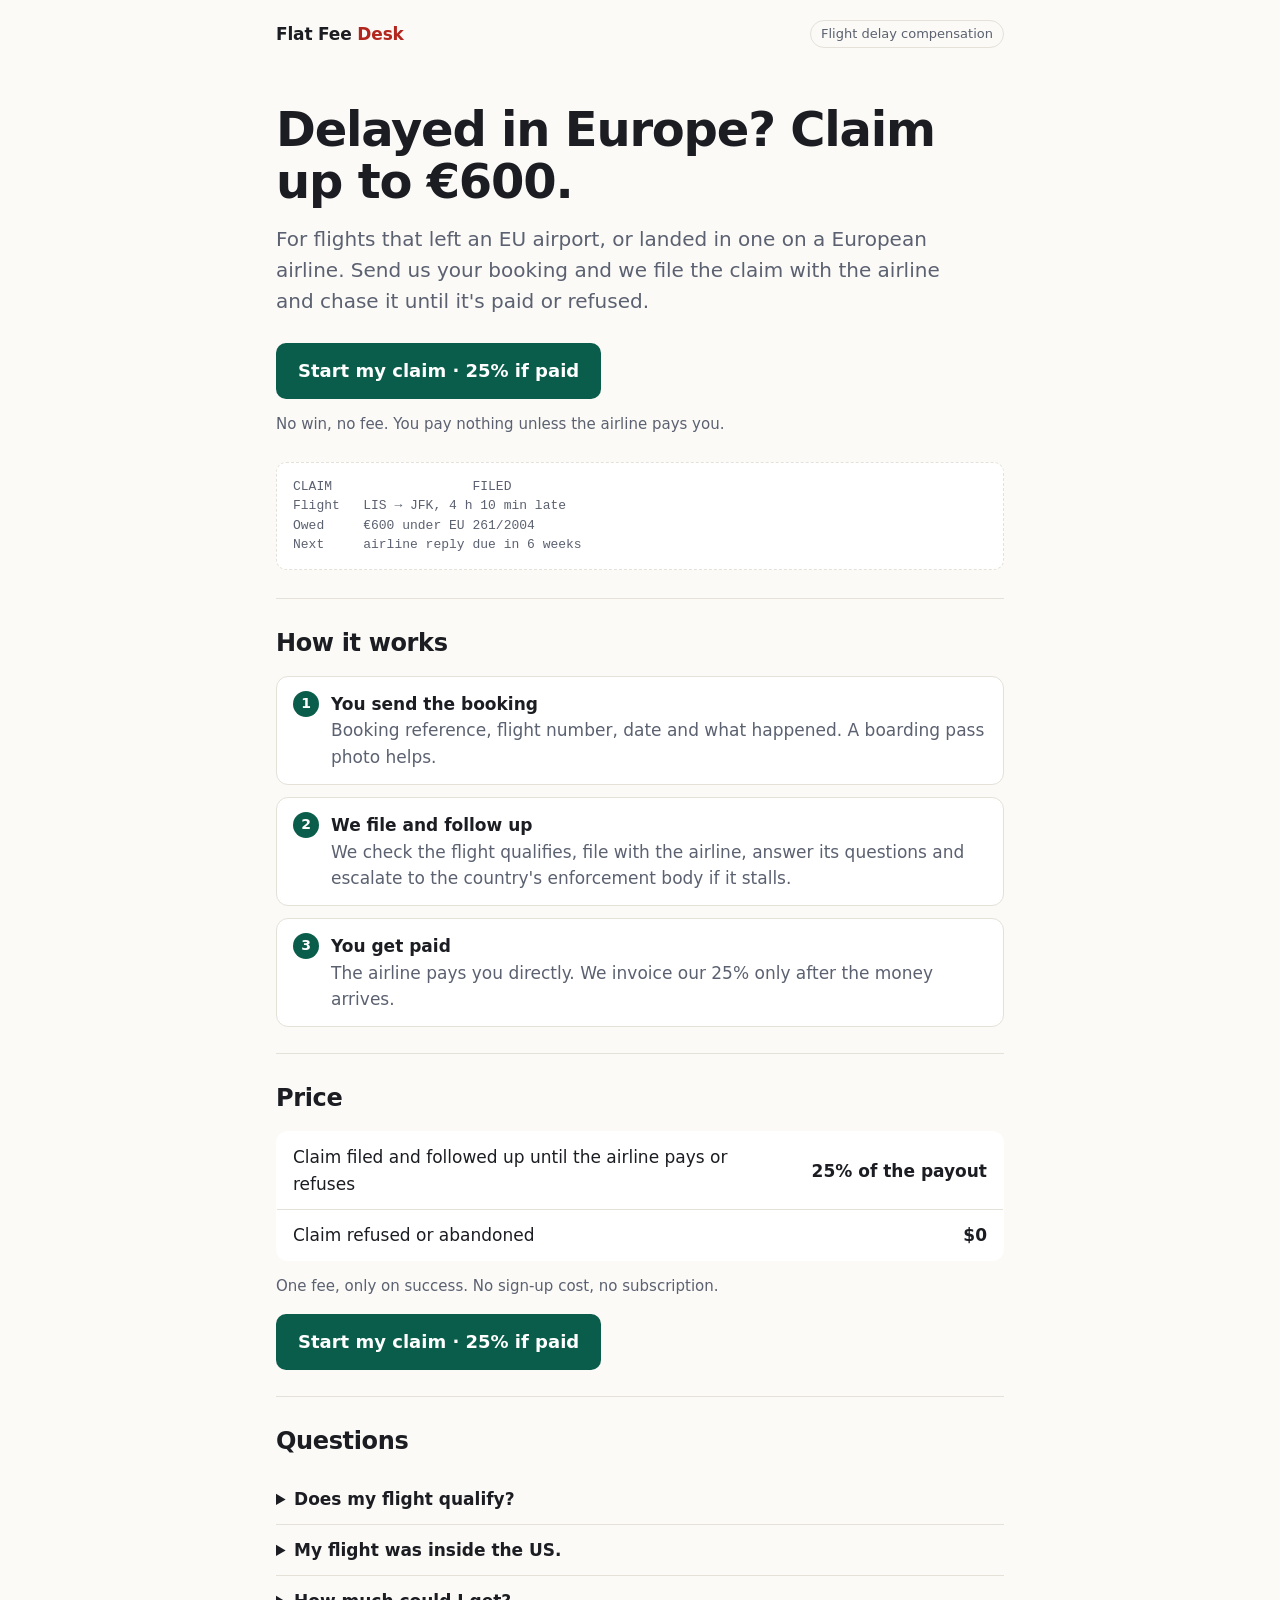
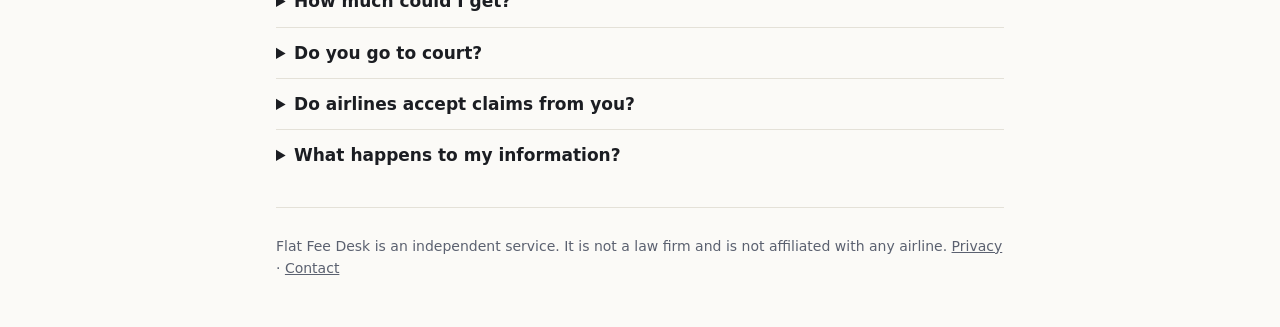
==== flight-delay-claim/index.html @ fea66471 "Flight delay claim page live (stage-1 wiring check; no ads yet) Co-Authored-By: Claude Opus 5.5 <nor" ====
<!doctype html>
<html lang="en">
<head>
<meta charset="utf-8">
<meta name="viewport" content="width=device-width, initial-scale=1">
<title>Claim EU flight delay compensation: up to €600, fee only if you&#x27;re paid | Flat Fee Desk</title>
<meta name="description" content="Delayed 3+ hours or cancelled on a flight from Europe or on a European airline? We file your EU261 claim and chase the airline. 25% fee, only if you get paid.">
<link rel="canonical" href="https://flatfeedesk.com/flight-delay-claim/">
<meta property="og:title" content="Claim EU flight delay compensation: up to €600, fee only if you&#x27;re paid | Flat Fee Desk">
<meta property="og:description" content="Delayed 3+ hours or cancelled on a flight from Europe or on a European airline? We file your EU261 claim and chase the airline. 25% fee, only if you get paid.">
<meta property="og:type" content="website">
<link rel="icon" href="../assets/favicon.svg" type="image/svg+xml">
<link rel="stylesheet" href="../assets/site.css">
<script type="application/ld+json">
{"@context": "https://schema.org", "@type": "FAQPage", "mainEntity": [{"@type": "Question", "name": "Does my flight qualify?", "acceptedAnswer": {"@type": "Answer", "text": "EU rules cover flights that departed an EU airport (any airline), or arrived in the EU on an EU airline, that arrived 3+ hours late, were cancelled with under 14 days' notice, or overbooked. Bad weather and air-traffic-control strikes usually don't count."}}, {"@type": "Question", "name": "My flight was inside the US.", "acceptedAnswer": {"@type": "Answer", "text": "US law doesn't pay compensation for delays, so we can't claim it. If the flight was cancelled, you're owed a refund from the airline directly."}}, {"@type": "Question", "name": "How much could I get?", "acceptedAnswer": {"@type": "Answer", "text": "\u20ac250 for flights up to 1,500 km, \u20ac400 up to 3,500 km, \u20ac600 beyond that, per passenger."}}, {"@type": "Question", "name": "Do you go to court?", "acceptedAnswer": {"@type": "Answer", "text": "No. We file with the airline and the national enforcement body. If the airline refuses and you want to sue, we'll tell you so and charge nothing."}}, {"@type": "Question", "name": "Do airlines accept claims from you?", "acceptedAnswer": {"@type": "Answer", "text": "Most do with your signed authorization. A few (Ryanair, for one) only deal with passengers directly; for those we prepare the claim and every follow-up, and you send them from your own email."}}, {"@type": "Question", "name": "What happens to my information?", "acceptedAnswer": {"@type": "Answer", "text": "It's used to file this claim and for nothing else."}}]}
</script>
<script src="../assets/config.js"></script>
</head>
<body data-variant="lab/flight-delay-claim">
<div class="wrap">
  <header class="top">
    <a class="brand" href="../">Flat Fee <span>Desk</span></a>
    <span class="tag">Flight delay compensation</span>
  </header>
  <main>
    <div class="hero">
      <h1>Delayed in Europe? Claim up to €600.</h1>
      <p class="lede">For flights that left an EU airport, or landed in one on a European airline. Send us your booking and we file the claim with the airline and chase it until it&#x27;s paid or refused.</p>
      <div class="cta-row">
        <button class="cta" data-cta="hero" data-price="25% if paid">Start my claim · 25% if paid</button>
        <span class="cta-note">No win, no fee. You pay nothing unless the airline pays you.</span>
      </div>
      <div class="receipt" aria-label="Example">CLAIM                  FILED
Flight   LIS → JFK, 4 h 10 min late
Owed     €600 under EU 261/2004
Next     airline reply due in 6 weeks</div>
    </div>
    <section>
      <h2>How it works</h2>
      <ol class="steps">
        <li><b>You send the booking</b><span>Booking reference, flight number, date and what happened. A boarding pass photo helps.</span></li>
        <li><b>We file and follow up</b><span>We check the flight qualifies, file with the airline, answer its questions and escalate to the country&#x27;s enforcement body if it stalls.</span></li>
        <li><b>You get paid</b><span>The airline pays you directly. We invoice our 25% only after the money arrives.</span></li>
      </ol>
    </section>
    <section>
      <h2>Price</h2>
      <table class="price">
        <tr><td>Claim filed and followed up until the airline pays or refuses</td><td>25% of the payout</td></tr>
        <tr><td>Claim refused or abandoned</td><td>$0</td></tr>
      </table>
      <p class="cta-note" style="margin-top:14px">One fee, only on success. No sign-up cost, no subscription.</p>
      <div class="cta-row" style="margin-top:8px">
        <button class="cta" data-cta="price" data-price="25% if paid">Start my claim · 25% if paid</button>
      </div>
    </section>
    <section>
      <h2>Questions</h2>
      <details>
        <summary>Does my flight qualify?</summary>
        <p>EU rules cover flights that departed an EU airport (any airline), or arrived in the EU on an EU airline, that arrived 3+ hours late, were cancelled with under 14 days&#x27; notice, or overbooked. Bad weather and air-traffic-control strikes usually don&#x27;t count.</p>
      </details>
      <details>
        <summary>My flight was inside the US.</summary>
        <p>US law doesn&#x27;t pay compensation for delays, so we can&#x27;t claim it. If the flight was cancelled, you&#x27;re owed a refund from the airline directly.</p>
      </details>
      <details>
        <summary>How much could I get?</summary>
        <p>€250 for flights up to 1,500 km, €400 up to 3,500 km, €600 beyond that, per passenger.</p>
      </details>
      <details>
        <summary>Do you go to court?</summary>
        <p>No. We file with the airline and the national enforcement body. If the airline refuses and you want to sue, we&#x27;ll tell you so and charge nothing.</p>
      </details>
      <details>
        <summary>Do airlines accept claims from you?</summary>
        <p>Most do with your signed authorization. A few (Ryanair, for one) only deal with passengers directly; for those we prepare the claim and every follow-up, and you send them from your own email.</p>
      </details>
      <details>
        <summary>What happens to my information?</summary>
        <p>It&#x27;s used to file this claim and for nothing else.</p>
      </details>
    </section>
  </main>
  <footer>
    Flat Fee Desk is an independent service. It is not a law firm and is not affiliated with any airline. <a href="../privacy/">Privacy</a> · <a href="mailto:hello@flatfeedesk.com">Contact</a>
  </footer>
</div>

<dialog id="waitlist" aria-labelledby="wl-title">
  <div class="dlg">
    <form id="waitlist-form" novalidate>
      <h3 id="wl-title">We&#x27;re opening to a first small group</h3>
      <p>We aren&#x27;t filing claims yet. Leave your email and we&#x27;ll send your invite, with no fee on your first claim.</p>
      <label for="wl-email">Email</label>
      <input id="wl-email" name="email" type="email" autocomplete="email" required placeholder="you@example.com">
      <input class="hp" name="company" tabindex="-1" autocomplete="off" aria-hidden="true">
      <div class="row">
        <button class="cta" type="submit">Send my invite</button>
        <button class="ghost" type="button" data-close>Not now</button>
      </div>
      <p class="fine">You have not been charged. We'll only email you about this service.</p>
    </form>
    <div id="waitlist-done" hidden>
      <h3>You're on the list</h3>
      <p>We&#x27;ll email your invite as soon as a spot opens. Nothing has been filed or charged.</p>
      <div class="row"><button class="ghost" type="button" data-close>Close</button></div>
    </div>
  </div>
</dialog>
<script src="../assets/site.js"></script>
</body>
</html>
<!-- lab-page -->
---- assets/site.css ----
:root {
  --bg: #fbfaf7;
  --ink: #1b1d22;
  --muted: #5b6170;
  --line: #e4e1d8;
  --card: #ffffff;
  --accent: #0b5d4b;
  --accent-ink: #ffffff;
  --stamp: #b3261e;
}
@media (prefers-color-scheme: dark) {
  :root {
    --bg: #14161a;
    --ink: #eceae4;
    --muted: #a3a8b4;
    --line: #2b2f37;
    --card: #1c1f25;
    --accent: #39b594;
    --accent-ink: #08130f;
    --stamp: #ff8a80;
  }
}
* { box-sizing: border-box; }
html { -webkit-text-size-adjust: 100%; }
body {
  margin: 0;
  background: var(--bg);
  color: var(--ink);
  font: 17px/1.55 ui-sans-serif, system-ui, -apple-system, "Segoe UI", Roboto, Helvetica, Arial, sans-serif;
}
a { color: var(--accent); }
.wrap { max-width: 760px; margin: 0 auto; padding: 0 16px; }
header.top { padding: 20px 0; display: flex; justify-content: space-between; align-items: center; }
.brand { font-weight: 700; letter-spacing: -0.01em; text-decoration: none; color: var(--ink); }
.brand span { color: var(--stamp); }
.tag { font-size: 13px; color: var(--muted); border: 1px solid var(--line); border-radius: 999px; padding: 3px 10px; }
.hero { padding: 36px 0 28px; }
h1 { font-size: clamp(32px, 6vw, 48px); line-height: 1.08; letter-spacing: -0.025em; margin: 0 0 16px; }
.lede { font-size: 20px; color: var(--muted); margin: 0 0 26px; max-width: 34em; }
.cta-row { display: flex; flex-wrap: wrap; gap: 14px; align-items: center; }
button.cta {
  appearance: none; border: 0; cursor: pointer;
  background: var(--accent); color: var(--accent-ink);
  font: inherit; font-weight: 650; font-size: 18px;
  padding: 14px 22px; border-radius: 10px;
}
button.cta:hover { filter: brightness(1.08); }
button.cta:focus-visible, input:focus-visible { outline: 3px solid var(--stamp); outline-offset: 2px; }
.cta-note { color: var(--muted); font-size: 15px; }
section { padding: 26px 0; border-top: 1px solid var(--line); }
h2 { font-size: 24px; letter-spacing: -0.015em; margin: 0 0 14px; }
ol.steps { list-style: none; padding: 0; margin: 0; display: grid; gap: 12px; counter-reset: s; }
ol.steps li {
  counter-increment: s; background: var(--card); border: 1px solid var(--line);
  border-radius: 12px; padding: 14px 16px 14px 54px; position: relative;
}
ol.steps li::before {
  content: counter(s); position: absolute; left: 16px; top: 14px;
  width: 26px; height: 26px; border-radius: 50%;
  background: var(--accent); color: var(--accent-ink);
  font-weight: 700; font-size: 14px; display: grid; place-items: center;
}
ol.steps b { display: block; }
ol.steps span { color: var(--muted); }
table.price { width: 100%; border-collapse: collapse; background: var(--card); border: 1px solid var(--line); border-radius: 12px; overflow: hidden; }
table.price td { padding: 12px 16px; border-top: 1px solid var(--line); }
table.price tr:first-child td { border-top: 0; }
table.price td:last-child { text-align: right; font-weight: 650; white-space: nowrap; }
details { border-top: 1px solid var(--line); padding: 12px 0; }
details:first-of-type { border-top: 0; }
summary { cursor: pointer; font-weight: 600; }
details p { color: var(--muted); margin: 8px 0 0; }
footer { padding: 28px 0 48px; color: var(--muted); font-size: 14px; border-top: 1px solid var(--line); }
.receipt {
  font: 13px/1.5 ui-monospace, SFMono-Regular, Menlo, Consolas, monospace;
  background: var(--card); border: 1px dashed var(--line); border-radius: 10px;
  padding: 14px 16px; margin-top: 26px; color: var(--muted); overflow-x: auto; white-space: pre;
}
.receipt b { color: var(--stamp); font-weight: 700; }

/* waitlist dialog */
dialog { border: 1px solid var(--line); border-radius: 14px; background: var(--card); color: var(--ink); padding: 0; width: min(440px, calc(100vw - 32px)); }
dialog::backdrop { background: rgba(0, 0, 0, 0.5); }
.dlg { padding: 22px; }
.dlg h3 { margin: 0 0 8px; font-size: 22px; letter-spacing: -0.01em; }
.dlg p { margin: 0 0 14px; color: var(--muted); }
.dlg label { font-size: 14px; font-weight: 600; display: block; margin-bottom: 6px; }
.dlg input[type="email"] {
  width: 100%; font: inherit; padding: 12px; border-radius: 9px;
  border: 1px solid var(--line); background: var(--bg); color: var(--ink);
}
.dlg .row { display: flex; gap: 10px; margin-top: 14px; }
.dlg button.cta { flex: 1; font-size: 16px; padding: 12px; }
.dlg button.ghost { appearance: none; background: none; border: 1px solid var(--line); color: var(--muted); font: inherit; border-radius: 10px; padding: 12px 14px; cursor: pointer; }
.dlg .fine { font-size: 13px; margin-top: 12px; }
.hp { position: absolute; left: -9999px; }
.cards { display: grid; gap: 12px; }
.cards a { display: block; background: var(--card); border: 1px solid var(--line); border-radius: 12px; padding: 16px; text-decoration: none; color: var(--ink); }
.cards a small { display: block; color: var(--muted); margin-top: 4px; }

@media (max-width: 480px) {
  .receipt { font-size: 12px; padding: 12px 12px; }
}

a.cta {
  display: inline-block; text-decoration: none;
  background: var(--accent); color: var(--accent-ink);
  font-weight: 650; font-size: 18px; padding: 14px 22px; border-radius: 10px;
}
a.cta:hover { filter: brightness(1.08); }
.prose p, .prose li { max-width: 40em; }
.prose ul { padding-left: 1.2em; }
.prose li { margin: 6px 0; }
.prose h1 { font-size: clamp(30px, 5.4vw, 42px); }
footer a { color: inherit; }
.more { color: var(--muted); font-size: 15px; margin-top: 14px; }
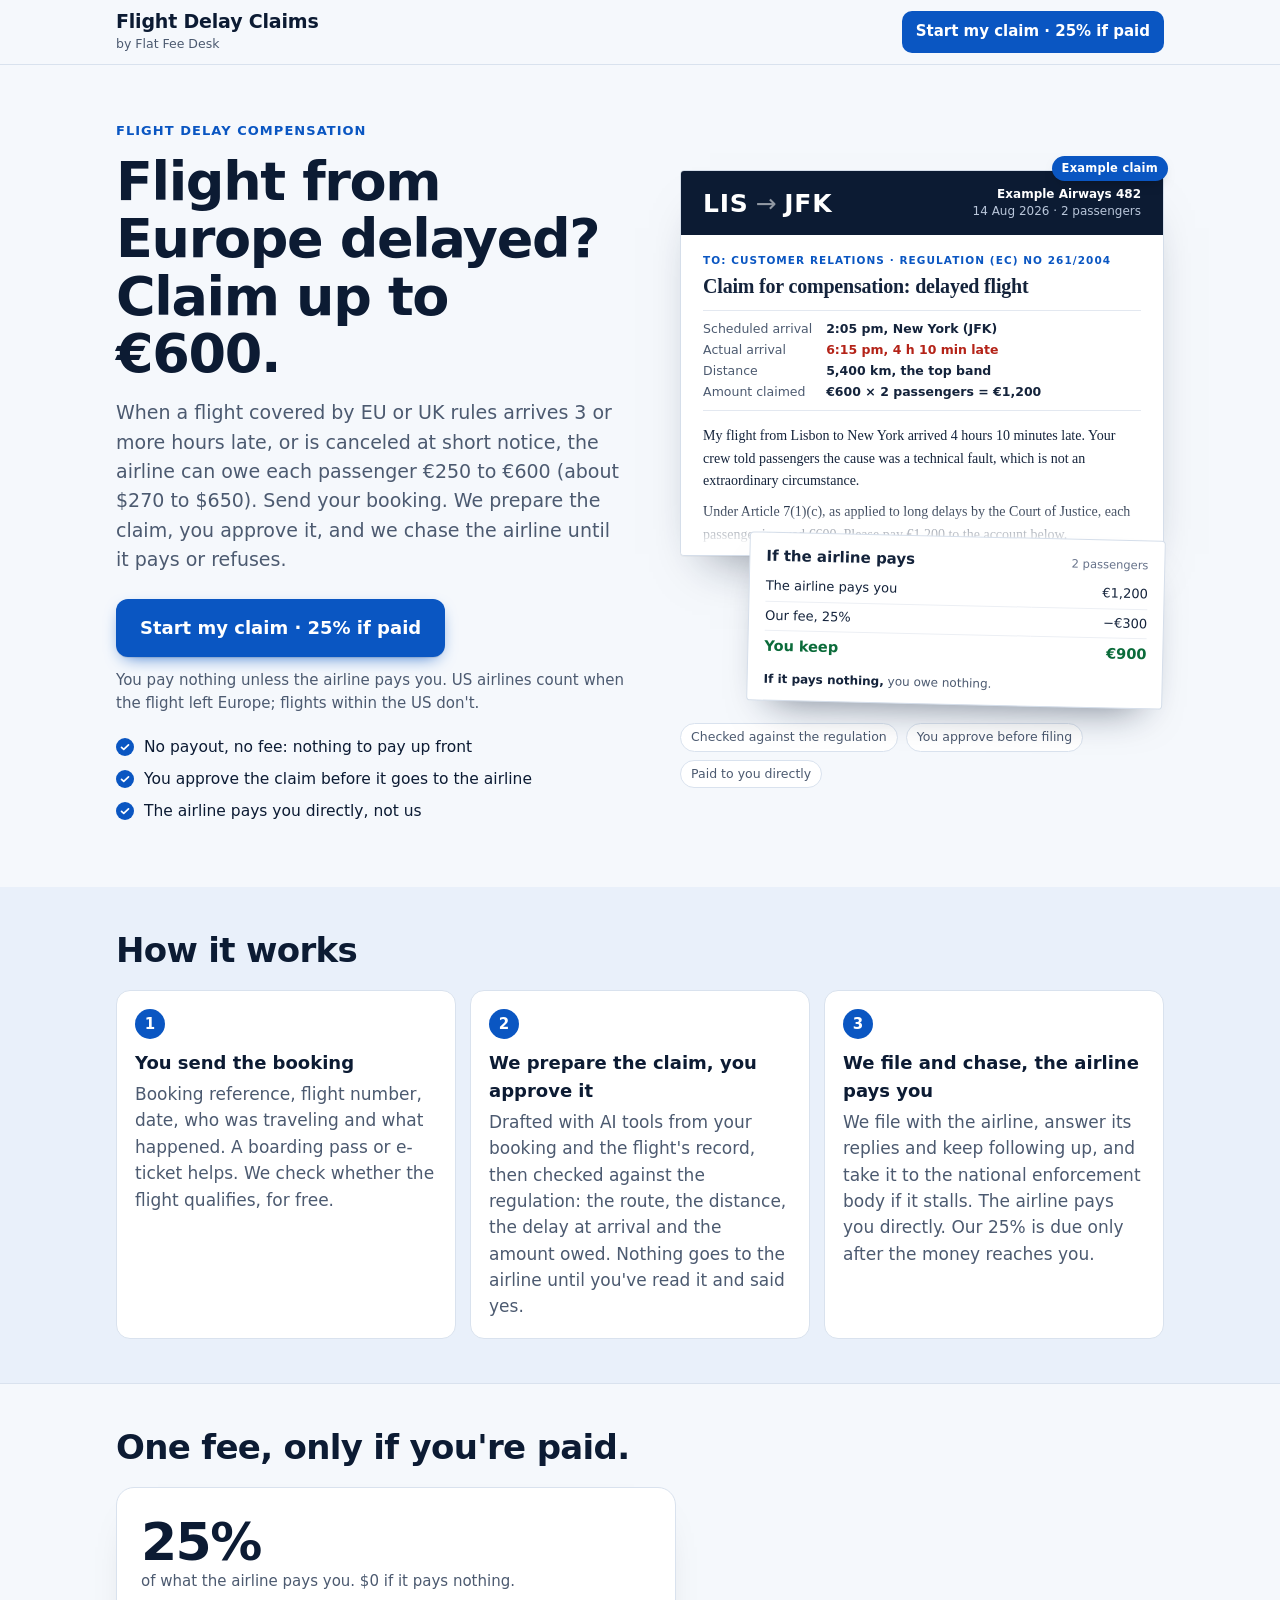
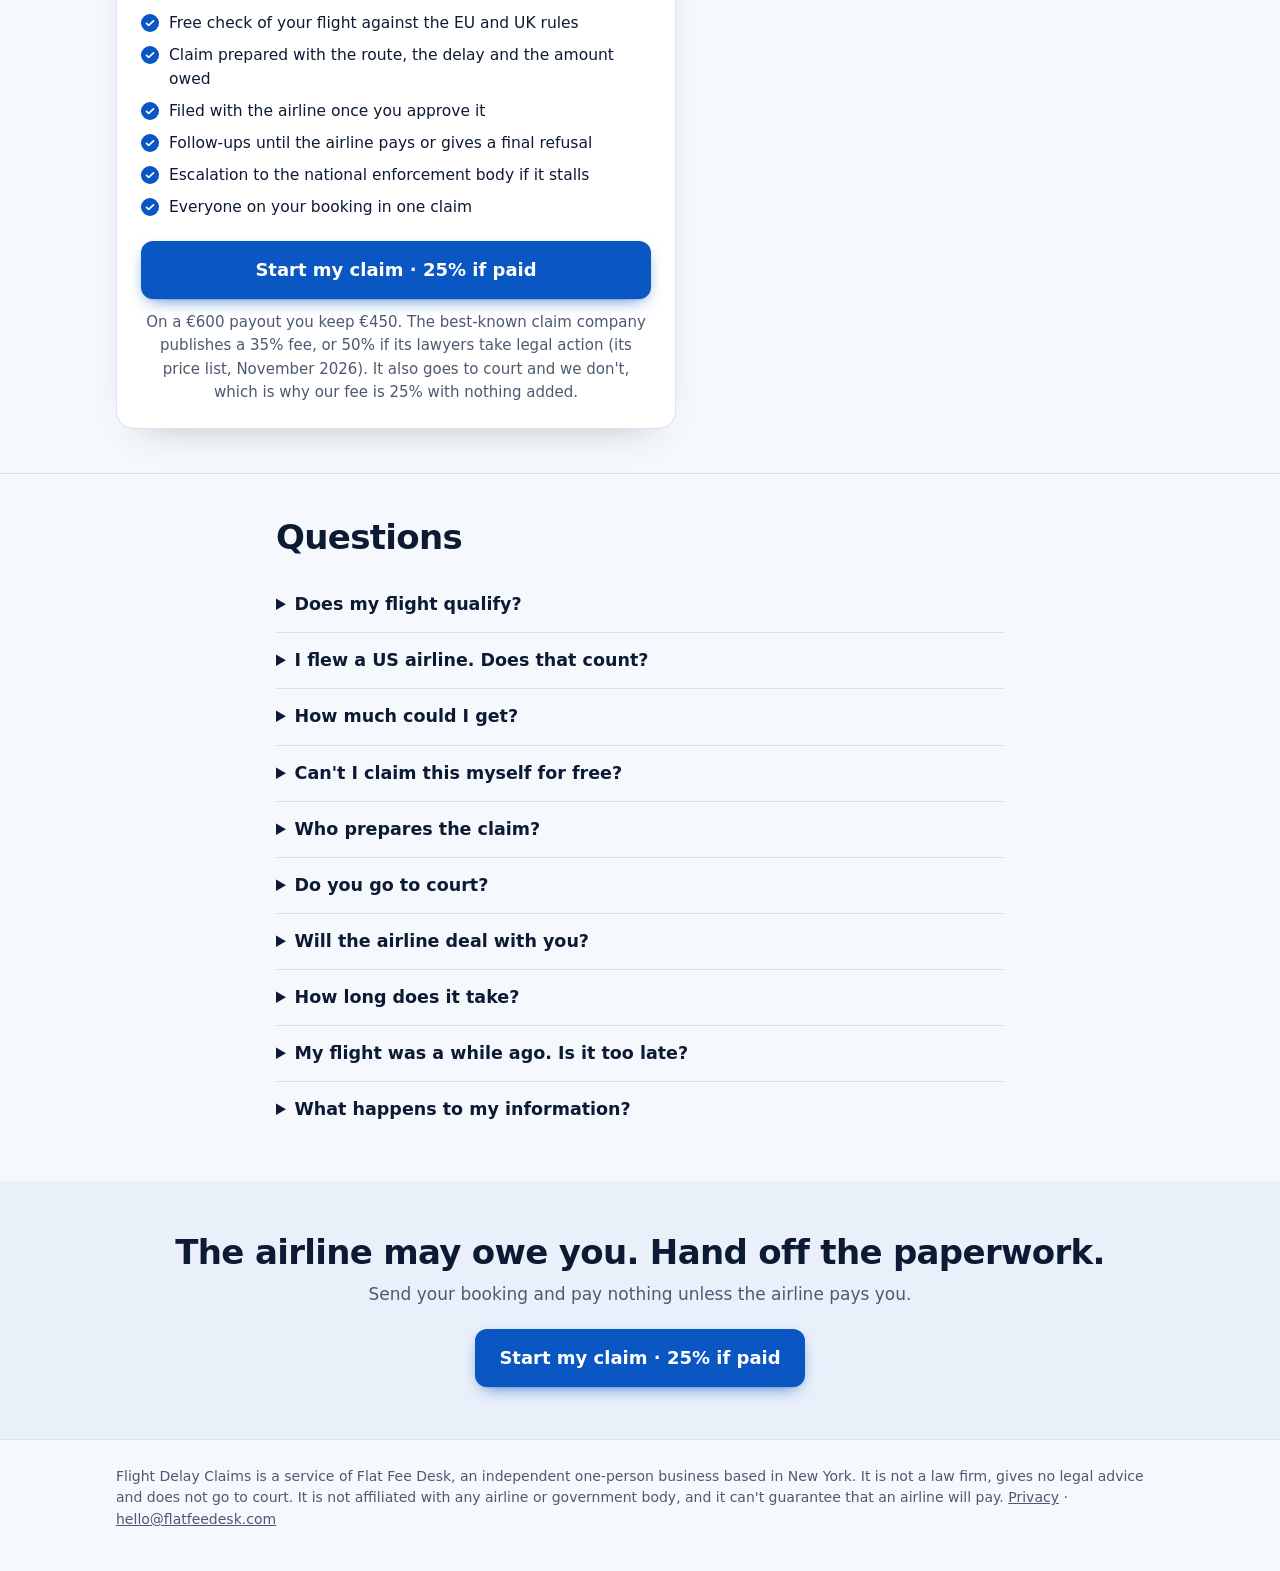
==== commit e36c98d5: "Grant writing page live; flight-delay claim page rewritten as layout v2 (stage-1 tests) Co-Authored-" ====
--- a/flight-delay-claim/index.html
+++ b/flight-delay-claim/index.html
@@ -3,89 +3,181 @@
 <head>
 <meta charset="utf-8">
 <meta name="viewport" content="width=device-width, initial-scale=1">
-<title>Claim EU flight delay compensation: up to €600, fee only if you&#x27;re paid | Flat Fee Desk</title>
-<meta name="description" content="Delayed 3+ hours or cancelled on a flight from Europe or on a European airline? We file your EU261 claim and chase the airline. 25% fee, only if you get paid.">
+<title>Flight from Europe delayed? Claim up to €600: 25% fee, only if you&#x27;re paid | Flight Delay Claims</title>
+<meta name="description" content="Flight from the EU or UK 3+ hours late or canceled? We check it, prepare your EU261 claim, file it once you approve and chase the airline. 25% of the payout, nothing if the airline doesn&#x27;t pay.">
 <link rel="canonical" href="https://flatfeedesk.com/flight-delay-claim/">
-<meta property="og:title" content="Claim EU flight delay compensation: up to €600, fee only if you&#x27;re paid | Flat Fee Desk">
-<meta property="og:description" content="Delayed 3+ hours or cancelled on a flight from Europe or on a European airline? We file your EU261 claim and chase the airline. 25% fee, only if you get paid.">
+<meta property="og:title" content="Flight from Europe delayed? Claim up to €600: 25% fee, only if you&#x27;re paid | Flight Delay Claims">
+<meta property="og:description" content="Flight from the EU or UK 3+ hours late or canceled? We check it, prepare your EU261 claim, file it once you approve and chase the airline. 25% of the payout, nothing if the airline doesn&#x27;t pay.">
 <meta property="og:type" content="website">
 <link rel="icon" href="../assets/favicon.svg" type="image/svg+xml">
-<link rel="stylesheet" href="../assets/site.css">
+<link rel="stylesheet" href="../assets/v2.css">
 <script type="application/ld+json">
-{"@context": "https://schema.org", "@type": "FAQPage", "mainEntity": [{"@type": "Question", "name": "Does my flight qualify?", "acceptedAnswer": {"@type": "Answer", "text": "EU rules cover flights that departed an EU airport (any airline), or arrived in the EU on an EU airline, that arrived 3+ hours late, were cancelled with under 14 days' notice, or overbooked. Bad weather and air-traffic-control strikes usually don't count."}}, {"@type": "Question", "name": "My flight was inside the US.", "acceptedAnswer": {"@type": "Answer", "text": "US law doesn't pay compensation for delays, so we can't claim it. If the flight was cancelled, you're owed a refund from the airline directly."}}, {"@type": "Question", "name": "How much could I get?", "acceptedAnswer": {"@type": "Answer", "text": "\u20ac250 for flights up to 1,500 km, \u20ac400 up to 3,500 km, \u20ac600 beyond that, per passenger."}}, {"@type": "Question", "name": "Do you go to court?", "acceptedAnswer": {"@type": "Answer", "text": "No. We file with the airline and the national enforcement body. If the airline refuses and you want to sue, we'll tell you so and charge nothing."}}, {"@type": "Question", "name": "Do airlines accept claims from you?", "acceptedAnswer": {"@type": "Answer", "text": "Most do with your signed authorization. A few (Ryanair, for one) only deal with passengers directly; for those we prepare the claim and every follow-up, and you send them from your own email."}}, {"@type": "Question", "name": "What happens to my information?", "acceptedAnswer": {"@type": "Answer", "text": "It's used to file this claim and for nothing else."}}]}
+{"@context": "https://schema.org", "@type": "FAQPage", "mainEntity": [{"@type": "Question", "name": "Does my flight qualify?", "acceptedAnswer": {"@type": "Answer", "text": "It can if it took off from an airport in the EU, the UK, Iceland, Norway or Switzerland on any airline, or flew into the EU or UK on an EU or UK airline, and it arrived 3 or more hours late, was canceled less than 14 days before departure, or you were denied boarding. The cause has to be within the airline's control: bad weather, air-traffic-control restrictions and similar extraordinary circumstances don't count. We check all of this for free before anything is filed."}}, {"@type": "Question", "name": "I flew a US airline. Does that count?", "acceptedAnswer": {"@type": "Answer", "text": "Yes, if the flight took off from the EU or UK: a US airline's flight from Paris to New York is covered the same way as a European airline's. A flight from the US to Europe is covered only on an EU or UK airline. Flights within the US aren't covered at all, because US law doesn't require compensation for delays. If a US flight was canceled and you didn't travel, the airline owes you a refund of the ticket; ask it directly."}}, {"@type": "Question", "name": "How much could I get?", "acceptedAnswer": {"@type": "Answer", "text": "The amount is set by law, per passenger: \u20ac250 for flights up to 1,500 km, \u20ac400 up to 3,500 km (and for longer flights within the EU), and \u20ac600 beyond that, or \u20ac300 if a long flight arrived between 3 and 4 hours late. UK flights pay \u00a3220, \u00a3350 and \u00a3520 (\u00a3260 for 3 to 4 hours late). A direct flight between the US and Europe is in the top band."}}, {"@type": "Question", "name": "Can't I claim this myself for free?", "acceptedAnswer": {"@type": "Answer", "text": "Yes. Airlines have their own claim forms, and doing it yourself is the right choice if you don't mind the paperwork and the follow-up. This is for people who would rather hand it off: we work out the amount, prepare and file the claim, answer the airline's replies and keep chasing. If nothing is paid, it costs you nothing."}}, {"@type": "Question", "name": "Who prepares the claim?", "acceptedAnswer": {"@type": "Answer", "text": "It's drafted with AI tools from your booking details and the flight's record, then checked against the regulation before you see it. You read and approve it before anything is sent, and you can ask for changes."}}, {"@type": "Question", "name": "Do you go to court?", "acceptedAnswer": {"@type": "Answer", "text": "No. We file with the airline, follow up, and take the case to the national enforcement body when an airline stalls or refuses without a valid reason. If it still won't pay, we tell you your options, such as a lawyer or a claim company that litigates, and you owe us nothing."}}, {"@type": "Question", "name": "Will the airline deal with you?", "acceptedAnswer": {"@type": "Answer", "text": "Many airlines accept a claim filed for you once you've signed a one-page authorization, and some also ask for a copy of your ID to check the signature. Others insist that passengers submit claims themselves; for those we prepare the claim and every reply, and you send them from your own email. Either way the airline pays you, not us, and our fee is the same."}}, {"@type": "Question", "name": "How long does it take?", "acceptedAnswer": {"@type": "Answer", "text": "It depends on the airline. Some pay within a few weeks, others take several months, and some refuse claims that look valid. We can't promise a result or a date. We tell you where the claim stands at every step."}}, {"@type": "Question", "name": "My flight was a while ago. Is it too late?", "acceptedAnswer": {"@type": "Answer", "text": "Often not. The time limit depends on the country: commonly two or three years, up to six for UK flights, and shorter in a few places. Send the flight and we'll check."}}, {"@type": "Question", "name": "What happens to my information?", "acceptedAnswer": {"@type": "Answer", "text": "It's used to prepare and file your claim and for nothing else. We don't sell it or share it with anyone but the airline and, if needed, the enforcement body."}}]}
 </script>
 <script src="../assets/config.js"></script>
 </head>
-<body data-variant="lab/flight-delay-claim">
-<div class="wrap">
-  <header class="top">
-    <a class="brand" href="../">Flat Fee <span>Desk</span></a>
-    <span class="tag">Flight delay compensation</span>
-  </header>
-  <main>
-    <div class="hero">
-      <h1>Delayed in Europe? Claim up to €600.</h1>
-      <p class="lede">For flights that left an EU airport, or landed in one on a European airline. Send us your booking and we file the claim with the airline and chase it until it&#x27;s paid or refused.</p>
-      <div class="cta-row">
-        <button class="cta" data-cta="hero" data-price="25% if paid">Start my claim · 25% if paid</button>
-        <span class="cta-note">No win, no fee. You pay nothing unless the airline pays you.</span>
-      </div>
-      <div class="receipt" aria-label="Example">CLAIM                  FILED
-Flight   LIS → JFK, 4 h 10 min late
-Owed     €600 under EU 261/2004
-Next     airline reply due in 6 weeks</div>
+<body data-variant="lab/flight-delay-claim" class="v2" style="--bg:#f5f8fc;--ink:#0c1b33;--muted:#4c5a70;--line:#d9e2ee;--card:#ffffff;--tint:#e9f0fa;--accent:#0a56c2;--accent-ink:#ffffff">
+<header class="v2-top"><div class="wrap2">
+  <a class="v2-brand" href="../"><b>Flight Delay Claims</b><small>by Flat Fee Desk</small></a>
+  <button class="cta cta-sm" data-cta="header" data-price="25% if paid">Start my claim · 25% if paid</button>
+</div></header>
+<main>
+<section class="v2-hero"><div class="wrap2 hero-grid">
+  <div class="hero-copy">
+    <p class="eyebrow">Flight delay compensation</p>
+    <h1>Flight from Europe delayed? Claim up to €600.</h1>
+    <p class="lede">When a flight covered by EU or UK rules arrives 3 or more hours late, or is canceled at short notice, the airline can owe each passenger €250 to €600 (about $270 to $650). Send your booking. We prepare the claim, you approve it, and we chase the airline until it pays or refuses.</p>
+    <button class="cta" data-cta="hero" data-price="25% if paid">Start my claim · 25% if paid</button>
+    <p class="cta-note">You pay nothing unless the airline pays you. US airlines count when the flight left Europe; flights within the US don&#x27;t.</p>
+    <ul class="checks"><li>No payout, no fee: nothing to pay up front</li><li>You approve the claim before it goes to the airline</li><li>The airline pays you directly, not us</li></ul>
+  </div>
+  <div class="hero-visual">
+<style>
+.fd-fig { margin: 0; position: relative; padding-top: 14px; }
+.fd-tag { position: absolute; right: -4px; top: 0; z-index: 3; background: #0a56c2; color: #fff; font: 700 11.5px/1 var(--body);
+  padding: 7px 10px; border-radius: 999px; letter-spacing: .02em; box-shadow: 0 6px 14px -8px rgba(0,0,0,.5); }
+.fd-doc { position: relative; background: #fff; color: #14233b; border: 1px solid #d5deea; border-radius: 4px; overflow: hidden;
+  box-shadow: 0 1px 0 rgba(0,0,0,.03), 0 28px 50px -30px rgba(12,27,51,.55); }
+.fd-doc::after { content: ""; position: absolute; left: 0; right: 0; bottom: 0; height: 52px;
+  background: linear-gradient(rgba(255,255,255,0), #fff 82%); pointer-events: none; }
+.fd-strip { display: flex; align-items: center; justify-content: space-between; gap: 12px; padding: 15px 22px; background: #0c1b33; color: #fff; }
+.fd-route { font: 800 25px/1 var(--body); letter-spacing: .03em; white-space: nowrap; }
+.fd-route i { font-style: normal; font-weight: 400; opacity: .55; margin: 0 7px; }
+.fd-flight { font: 12px/1.45 var(--body); color: #b9c6da; text-align: right; }
+.fd-flight b { display: block; color: #fff; font-weight: 600; }
+.fd-body { padding: 18px 22px 0; font-family: var(--serif); }
+.fd-kicker { font: 700 10.5px/1.45 var(--body); letter-spacing: .1em; text-transform: uppercase; color: #0a56c2; margin: 0; }
+.fd-title { font-size: 20px; line-height: 1.2; letter-spacing: -.01em; font-weight: 700; margin: 5px 0 12px; }
+.fd-meta { display: grid; grid-template-columns: auto 1fr; gap: 3px 14px; margin: 0 0 14px; padding: 9px 0;
+  border-top: 1px solid #e3e8f0; border-bottom: 1px solid #e3e8f0; font: 12.5px/1.45 var(--body); color: #4c5a70; }
+.fd-meta dt, .fd-meta dd { margin: 0; }
+.fd-meta dd { color: #14233b; font-weight: 600; }
+.fd-meta dd.fd-late { color: #b42318; }
+.fd-body p.fd-t { font-size: 14px; line-height: 1.6; margin: 0 0 9px; }
+.fd-sum { position: relative; z-index: 2; width: 86%; margin: -20px 0 0 auto; background: #fff; color: #14233b;
+  border: 1px solid #d5deea; border-radius: 4px; padding: 14px 16px 12px; font: 13px/1.45 var(--body);
+  box-shadow: 0 22px 40px -24px rgba(12,27,51,.6); transform: rotate(1.3deg); }
+.fd-sh { display: flex; justify-content: space-between; align-items: baseline; gap: 10px; margin-bottom: 6px; }
+.fd-sh b { font: 700 15px/1.2 var(--body); }
+.fd-sh span { font-size: 11.5px; color: #66728a; white-space: nowrap; }
+.fd-sum table { width: 100%; border-collapse: collapse; font-variant-numeric: tabular-nums; }
+.fd-sum td { padding: 5px 0; border-bottom: 1px solid #eceff4; vertical-align: top; }
+.fd-sum td:last-child { text-align: right; padding-left: 12px; white-space: nowrap; }
+.fd-sum tr.fd-tot td { font-weight: 700; font-size: 14.5px; border-bottom: 0; border-top: 1.5px solid #14233b; color: #0b6b3a; }
+.fd-sn { margin: 8px 0 0; font-size: 12px; line-height: 1.5; color: #4c5a70; }
+.fd-sn b { color: #14233b; }
+.fd-chips { display: flex; flex-wrap: wrap; gap: 8px; margin-top: 18px; font: 12.5px/1 var(--body); color: var(--muted); }
+.fd-chips span { border: 1px solid var(--line); background: var(--card); border-radius: 999px; padding: 7px 10px; }
+@media (max-width: 420px) {
+  .fd-strip { padding: 13px 16px; }
+  .fd-route { font-size: 22px; }
+  .fd-body { padding: 16px 16px 0; }
+  .fd-title { font-size: 18.5px; }
+  .fd-sum { width: 94%; transform: none; }
+}
+</style>
+<figure class="fd-fig" aria-label="Example claim: the flight, the claim sent to the airline, and what you keep">
+  <span class="fd-tag">Example claim</span>
+  <div class="fd-doc">
+    <div class="fd-strip">
+      <div class="fd-route">LIS<i>&rarr;</i>JFK</div>
+      <div class="fd-flight"><b>Example Airways 482</b>14 Aug 2026 · 2 passengers</div>
     </div>
-    <section>
-      <h2>How it works</h2>
-      <ol class="steps">
-        <li><b>You send the booking</b><span>Booking reference, flight number, date and what happened. A boarding pass photo helps.</span></li>
-        <li><b>We file and follow up</b><span>We check the flight qualifies, file with the airline, answer its questions and escalate to the country&#x27;s enforcement body if it stalls.</span></li>
-        <li><b>You get paid</b><span>The airline pays you directly. We invoice our 25% only after the money arrives.</span></li>
-      </ol>
-    </section>
-    <section>
-      <h2>Price</h2>
-      <table class="price">
-        <tr><td>Claim filed and followed up until the airline pays or refuses</td><td>25% of the payout</td></tr>
-        <tr><td>Claim refused or abandoned</td><td>$0</td></tr>
-      </table>
-      <p class="cta-note" style="margin-top:14px">One fee, only on success. No sign-up cost, no subscription.</p>
-      <div class="cta-row" style="margin-top:8px">
-        <button class="cta" data-cta="price" data-price="25% if paid">Start my claim · 25% if paid</button>
-      </div>
-    </section>
-    <section>
-      <h2>Questions</h2>
-      <details>
-        <summary>Does my flight qualify?</summary>
-        <p>EU rules cover flights that departed an EU airport (any airline), or arrived in the EU on an EU airline, that arrived 3+ hours late, were cancelled with under 14 days&#x27; notice, or overbooked. Bad weather and air-traffic-control strikes usually don&#x27;t count.</p>
-      </details>
-      <details>
-        <summary>My flight was inside the US.</summary>
-        <p>US law doesn&#x27;t pay compensation for delays, so we can&#x27;t claim it. If the flight was cancelled, you&#x27;re owed a refund from the airline directly.</p>
-      </details>
-      <details>
-        <summary>How much could I get?</summary>
-        <p>€250 for flights up to 1,500 km, €400 up to 3,500 km, €600 beyond that, per passenger.</p>
-      </details>
-      <details>
-        <summary>Do you go to court?</summary>
-        <p>No. We file with the airline and the national enforcement body. If the airline refuses and you want to sue, we&#x27;ll tell you so and charge nothing.</p>
-      </details>
-      <details>
-        <summary>Do airlines accept claims from you?</summary>
-        <p>Most do with your signed authorization. A few (Ryanair, for one) only deal with passengers directly; for those we prepare the claim and every follow-up, and you send them from your own email.</p>
-      </details>
-      <details>
-        <summary>What happens to my information?</summary>
-        <p>It&#x27;s used to file this claim and for nothing else.</p>
-      </details>
-    </section>
-  </main>
-  <footer>
-    Flat Fee Desk is an independent service. It is not a law firm and is not affiliated with any airline. <a href="../privacy/">Privacy</a> · <a href="mailto:hello@flatfeedesk.com">Contact</a>
-  </footer>
-</div>
+    <div class="fd-body">
+      <p class="fd-kicker">To: Customer Relations · Regulation (EC) No 261/2004</p>
+      <div class="fd-title">Claim for compensation: delayed flight</div>
+      <dl class="fd-meta">
+        <dt>Scheduled arrival</dt><dd>2:05 pm, New York (JFK)</dd>
+        <dt>Actual arrival</dt><dd class="fd-late">6:15 pm, 4 h 10 min late</dd>
+        <dt>Distance</dt><dd>5,400 km, the top band</dd>
+        <dt>Amount claimed</dt><dd>€600 × 2 passengers = €1,200</dd>
+      </dl>
+      <p class="fd-t">My flight from Lisbon to New York arrived 4 hours 10 minutes late. Your crew told passengers the cause was a technical fault, which is not an extraordinary circumstance.</p>
+      <p class="fd-t">Under Article 7(1)(c), as applied to long delays by the Court of Justice, each passenger is owed €600. Please pay €1,200 to the account below.</p>
+    </div>
+  </div>
+  <div class="fd-sum">
+    <div class="fd-sh"><b>If the airline pays</b><span>2 passengers</span></div>
+    <table>
+      <tr><td>The airline pays you</td><td>€1,200</td></tr>
+      <tr><td>Our fee, 25%</td><td>&minus;€300</td></tr>
+      <tr class="fd-tot"><td>You keep</td><td>€900</td></tr>
+    </table>
+    <p class="fd-sn"><b>If it pays nothing,</b> you owe nothing.</p>
+  </div>
+  <div class="fd-chips" aria-label="What you get"><span>Checked against the regulation</span><span>You approve before filing</span><span>Paid to you directly</span></div>
+</figure>
+  </div>
+</div></section>
+<section class="v2-sec tint"><div class="wrap2">
+  <h2>How it works</h2>
+  <ol class="steps3">
+    <li><b>You send the booking</b><span>Booking reference, flight number, date, who was traveling and what happened. A boarding pass or e-ticket helps. We check whether the flight qualifies, for free.</span></li>
+    <li><b>We prepare the claim, you approve it</b><span>Drafted with AI tools from your booking and the flight&#x27;s record, then checked against the regulation: the route, the distance, the delay at arrival and the amount owed. Nothing goes to the airline until you&#x27;ve read it and said yes.</span></li>
+    <li><b>We file and chase, the airline pays you</b><span>We file with the airline, answer its replies and keep following up, and take it to the national enforcement body if it stalls. The airline pays you directly. Our 25% is due only after the money reaches you.</span></li>
+  </ol>
+</div></section>
+<section class="v2-sec" id="price"><div class="wrap2">
+  <h2>One fee, only if you&#x27;re paid.</h2>
+  <div class="price-card">
+    <div class="big">25%</div>
+    <p class="per">of what the airline pays you. $0 if it pays nothing.</p>
+    <ul class="checks"><li>Free check of your flight against the EU and UK rules</li><li>Claim prepared with the route, the delay and the amount owed</li><li>Filed with the airline once you approve it</li><li>Follow-ups until the airline pays or gives a final refusal</li><li>Escalation to the national enforcement body if it stalls</li><li>Everyone on your booking in one claim</li></ul>
+    <button class="cta" data-cta="price" data-price="25% if paid">Start my claim · 25% if paid</button>
+    <p class="cta-note">On a €600 payout you keep €450. The best-known claim company publishes a 35% fee, or 50% if its lawyers take legal action (its price list, November 2026). It also goes to court and we don&#x27;t, which is why our fee is 25% with nothing added.</p>
+  </div>
+</div></section>
+<section class="v2-sec"><div class="wrap2 narrow">
+  <h2>Questions</h2>
+  <details>
+    <summary>Does my flight qualify?</summary>
+    <p>It can if it took off from an airport in the EU, the UK, Iceland, Norway or Switzerland on any airline, or flew into the EU or UK on an EU or UK airline, and it arrived 3 or more hours late, was canceled less than 14 days before departure, or you were denied boarding. The cause has to be within the airline&#x27;s control: bad weather, air-traffic-control restrictions and similar extraordinary circumstances don&#x27;t count. We check all of this for free before anything is filed.</p>
+  </details>
+  <details>
+    <summary>I flew a US airline. Does that count?</summary>
+    <p>Yes, if the flight took off from the EU or UK: a US airline&#x27;s flight from Paris to New York is covered the same way as a European airline&#x27;s. A flight from the US to Europe is covered only on an EU or UK airline. Flights within the US aren&#x27;t covered at all, because US law doesn&#x27;t require compensation for delays. If a US flight was canceled and you didn&#x27;t travel, the airline owes you a refund of the ticket; ask it directly.</p>
+  </details>
+  <details>
+    <summary>How much could I get?</summary>
+    <p>The amount is set by law, per passenger: €250 for flights up to 1,500 km, €400 up to 3,500 km (and for longer flights within the EU), and €600 beyond that, or €300 if a long flight arrived between 3 and 4 hours late. UK flights pay £220, £350 and £520 (£260 for 3 to 4 hours late). A direct flight between the US and Europe is in the top band.</p>
+  </details>
+  <details>
+    <summary>Can&#x27;t I claim this myself for free?</summary>
+    <p>Yes. Airlines have their own claim forms, and doing it yourself is the right choice if you don&#x27;t mind the paperwork and the follow-up. This is for people who would rather hand it off: we work out the amount, prepare and file the claim, answer the airline&#x27;s replies and keep chasing. If nothing is paid, it costs you nothing.</p>
+  </details>
+  <details>
+    <summary>Who prepares the claim?</summary>
+    <p>It&#x27;s drafted with AI tools from your booking details and the flight&#x27;s record, then checked against the regulation before you see it. You read and approve it before anything is sent, and you can ask for changes.</p>
+  </details>
+  <details>
+    <summary>Do you go to court?</summary>
+    <p>No. We file with the airline, follow up, and take the case to the national enforcement body when an airline stalls or refuses without a valid reason. If it still won&#x27;t pay, we tell you your options, such as a lawyer or a claim company that litigates, and you owe us nothing.</p>
+  </details>
+  <details>
+    <summary>Will the airline deal with you?</summary>
+    <p>Many airlines accept a claim filed for you once you&#x27;ve signed a one-page authorization, and some also ask for a copy of your ID to check the signature. Others insist that passengers submit claims themselves; for those we prepare the claim and every reply, and you send them from your own email. Either way the airline pays you, not us, and our fee is the same.</p>
+  </details>
+  <details>
+    <summary>How long does it take?</summary>
+    <p>It depends on the airline. Some pay within a few weeks, others take several months, and some refuse claims that look valid. We can&#x27;t promise a result or a date. We tell you where the claim stands at every step.</p>
+  </details>
+  <details>
+    <summary>My flight was a while ago. Is it too late?</summary>
+    <p>Often not. The time limit depends on the country: commonly two or three years, up to six for UK flights, and shorter in a few places. Send the flight and we&#x27;ll check.</p>
+  </details>
+  <details>
+    <summary>What happens to my information?</summary>
+    <p>It&#x27;s used to prepare and file your claim and for nothing else. We don&#x27;t sell it or share it with anyone but the airline and, if needed, the enforcement body.</p>
+  </details>
+</div></section>
+<section class="v2-sec tint v2-final"><div class="wrap2">
+  <h2>The airline may owe you. Hand off the paperwork.</h2>
+  <p>Send your booking and pay nothing unless the airline pays you.</p>
+  <button class="cta" data-cta="final" data-price="25% if paid">Start my claim · 25% if paid</button>
+</div></section>
+</main>
+<footer class="v2-foot"><div class="wrap2">Flight Delay Claims is a service of Flat Fee Desk, an independent one-person business based in New York. It is not a law firm, gives no legal advice and does not go to court. It is not affiliated with any airline or government body, and it can&#x27;t guarantee that an airline will pay. <a href="../privacy/">Privacy</a> · <a href="mailto:hello@flatfeedesk.com">hello@flatfeedesk.com</a></div></footer>
+<div class="sticky-cta" aria-hidden="true"><div class="s-price">25% if paid<small>No payout, no fee</small></div><button class="cta" data-cta="sticky" data-price="25% if paid" tabindex="-1">Start my claim</button></div>
 
 <dialog id="waitlist" aria-labelledby="wl-title">
   <div class="dlg">
@@ -109,6 +201,7 @@
   </div>
 </dialog>
 <script src="../assets/site.js"></script>
+<script src="../assets/v2.js"></script>
 </body>
 </html>
 <!-- lab-page -->
--- a/assets/v2.css
+++ b/assets/v2.css
@@ -0,0 +1,146 @@
+/* Layout v2 for Idea Lab pages ("layout": "v2" in ideas/<slug>.json).
+   Each page sets its own palette with CSS variables on <body> (from "theme"),
+   so every test looks like it belongs in its own category. v1 pages use site.css. */
+:root {
+  --bg: #fbfaf7;
+  --ink: #1b1d22;
+  --muted: #5b6170;
+  --line: #e4e1d8;
+  --card: #ffffff;
+  --tint: #f2efe7;
+  --accent: #0b5d4b;
+  --accent-ink: #ffffff;
+  --display: ui-sans-serif, system-ui, -apple-system, "Segoe UI", Roboto, Helvetica, Arial, sans-serif;
+  --body: ui-sans-serif, system-ui, -apple-system, "Segoe UI", Roboto, Helvetica, Arial, sans-serif;
+  --serif: "Iowan Old Style", "Palatino Linotype", "Book Antiqua", Palatino, Georgia, serif;
+}
+* { box-sizing: border-box; }
+html { -webkit-text-size-adjust: 100%; scroll-behavior: smooth; }
+body {
+  margin: 0; background: var(--bg); color: var(--ink);
+  font: 17px/1.55 var(--body);
+}
+body.display-serif { --display: var(--serif); }
+a { color: var(--accent); }
+.wrap2 { max-width: 1080px; margin: 0 auto; padding: 0 16px; }
+.narrow { max-width: 760px; }
+
+/* header */
+.v2-top { border-bottom: 1px solid var(--line); background: var(--bg); }
+.v2-top .wrap2 { display: flex; justify-content: space-between; align-items: center; gap: 12px; min-height: 64px; }
+.v2-brand { text-decoration: none; color: var(--ink); line-height: 1.15; }
+.v2-brand b { display: block; font-family: var(--display); font-size: 19px; letter-spacing: -0.01em; }
+.v2-brand small { color: var(--muted); font-size: 12.5px; }
+
+/* buttons */
+button.cta {
+  appearance: none; border: 0; cursor: pointer;
+  background: var(--accent); color: var(--accent-ink);
+  font: inherit; font-weight: 650; font-size: 18px;
+  padding: 15px 24px; border-radius: 12px;
+  box-shadow: 0 1px 0 rgba(0,0,0,.08), 0 6px 18px -8px var(--accent);
+}
+button.cta:hover { filter: brightness(1.07); }
+button.cta:focus-visible, input:focus-visible { outline: 3px solid var(--ink); outline-offset: 2px; }
+button.cta-sm { font-size: 15px; padding: 9px 14px; border-radius: 10px; box-shadow: none; white-space: nowrap; }
+.cta-note { color: var(--muted); font-size: 15px; margin: 12px 0 0; }
+
+/* hero */
+.v2-hero { padding: 36px 0 40px; }
+.hero-grid { display: grid; gap: 32px; align-items: center; }
+.eyebrow { text-transform: uppercase; letter-spacing: .08em; font-size: 13px; font-weight: 700; color: var(--accent); margin: 0 0 12px; }
+.v2-hero h1 { font-family: var(--display); font-size: clamp(34px, 6.4vw, 54px); line-height: 1.06; letter-spacing: -0.025em; margin: 0 0 16px; }
+.v2-hero .lede { font-size: 19px; color: var(--muted); margin: 0 0 24px; max-width: 32em; }
+ul.checks { list-style: none; padding: 0; margin: 20px 0 0; display: grid; gap: 8px; }
+ul.checks li { position: relative; padding-left: 28px; font-size: 15.5px; }
+ul.checks li::before {
+  content: ""; position: absolute; left: 0; top: 3px; width: 18px; height: 18px; border-radius: 50%;
+  background: var(--accent) url("data:image/svg+xml,%3Csvg xmlns='http://www.w3.org/2000/svg' viewBox='0 0 20 20'%3E%3Cpath d='M5 10.5l3.2 3L15 7' fill='none' stroke='white' stroke-width='2.4' stroke-linecap='round' stroke-linejoin='round'/%3E%3C/svg%3E") center/14px no-repeat;
+}
+.hero-visual { min-width: 0; }
+
+/* sections */
+.v2-sec { padding: 44px 0; border-top: 1px solid var(--line); }
+.v2-sec.tint { background: var(--tint); border-top: 0; }
+.v2-sec h2 { font-family: var(--display); font-size: clamp(26px, 4vw, 34px); letter-spacing: -0.02em; line-height: 1.15; margin: 0 0 20px; }
+.v2-sec .sub { color: var(--muted); margin: -8px 0 22px; max-width: 40em; }
+
+ol.steps3 { list-style: none; padding: 0; margin: 0; display: grid; gap: 14px; counter-reset: s; }
+ol.steps3 li { counter-increment: s; background: var(--card); border: 1px solid var(--line); border-radius: 14px; padding: 18px; }
+ol.steps3 li::before {
+  content: counter(s); display: grid; place-items: center; width: 30px; height: 30px; border-radius: 50%;
+  background: var(--accent); color: var(--accent-ink); font-weight: 700; font-size: 15px; margin-bottom: 10px;
+}
+ol.steps3 b { display: block; font-size: 18px; margin-bottom: 4px; }
+ol.steps3 span { color: var(--muted); }
+
+.price-card {
+  background: var(--card); border: 1px solid var(--line); border-radius: 18px; padding: 24px;
+  max-width: 560px; box-shadow: 0 18px 40px -28px rgba(0,0,0,.35);
+}
+.price-card .big { font-family: var(--display); font-size: 52px; font-weight: 700; letter-spacing: -0.03em; line-height: 1; margin: 4px 0 2px; }
+.price-card .per { color: var(--muted); font-size: 15px; margin: 0 0 6px; }
+.price-card ul.checks { margin: 18px 0 22px; }
+.price-card button.cta { width: 100%; }
+.price-card .cta-note { text-align: center; }
+
+details { border-top: 1px solid var(--line); padding: 14px 0; }
+details:first-of-type { border-top: 0; }
+summary { cursor: pointer; font-weight: 600; font-size: 17.5px; }
+details p { color: var(--muted); margin: 8px 0 0; }
+
+.v2-final { text-align: center; padding: 52px 0; }
+.v2-final h2 { margin-bottom: 8px; }
+.v2-final p { color: var(--muted); margin: 0 0 22px; }
+
+.v2-foot { border-top: 1px solid var(--line); padding: 26px 0 110px; color: var(--muted); font-size: 14px; }
+.v2-foot a { color: inherit; }
+
+/* sticky buy bar (phones), shown once the hero button scrolls away */
+.sticky-cta {
+  position: fixed; left: 0; right: 0; bottom: 0; z-index: 20;
+  display: flex; align-items: center; justify-content: space-between; gap: 12px;
+  padding: 10px 16px calc(10px + env(safe-area-inset-bottom));
+  background: var(--card); border-top: 1px solid var(--line);
+  box-shadow: 0 -8px 24px -16px rgba(0,0,0,.4);
+  transform: translateY(110%); transition: transform .2s ease;
+}
+.sticky-cta.show { transform: none; }
+.sticky-cta .s-price { font-weight: 700; font-size: 18px; line-height: 1.1; }
+.sticky-cta .s-price small { display: block; font-weight: 400; color: var(--muted); font-size: 12.5px; }
+.sticky-cta button.cta { font-size: 16px; padding: 12px 16px; box-shadow: none; }
+
+/* waitlist dialog (same markup as v1) */
+dialog { border: 1px solid var(--line); border-radius: 16px; background: var(--card); color: var(--ink); padding: 0; width: min(440px, calc(100vw - 32px)); }
+dialog::backdrop { background: rgba(0, 0, 0, 0.55); }
+.dlg { padding: 22px; }
+.dlg h3 { margin: 0 0 8px; font-size: 22px; letter-spacing: -0.01em; font-family: var(--display); }
+.dlg p { margin: 0 0 14px; color: var(--muted); }
+.dlg label { font-size: 14px; font-weight: 600; display: block; margin-bottom: 6px; }
+.dlg input[type="email"] { width: 100%; font: inherit; padding: 12px; border-radius: 10px; border: 1px solid var(--line); background: var(--bg); color: var(--ink); }
+.dlg .row { display: flex; gap: 10px; margin-top: 14px; }
+.dlg button.cta { flex: 1; font-size: 16px; padding: 12px; box-shadow: none; }
+.dlg button.ghost { appearance: none; background: none; border: 1px solid var(--line); color: var(--muted); font: inherit; border-radius: 10px; padding: 12px 14px; cursor: pointer; }
+.dlg .fine { font-size: 13px; margin-top: 12px; }
+.hp { position: absolute; left: -9999px; }
+
+/* fallback visual when a page has no visual file: the v1 "example" text as a card */
+.spec-card { background: var(--card); border: 1px solid var(--line); border-radius: 16px; padding: 18px; font: 14px/1.6 ui-monospace, SFMono-Regular, Menlo, monospace; color: var(--muted); white-space: pre-wrap; }
+
+@media (min-width: 900px) {
+  .v2-hero { padding: 56px 0 64px; }
+  .hero-grid { grid-template-columns: 1.05fr 1fr; gap: 56px; }
+  ol.steps3 { grid-template-columns: repeat(3, 1fr); }
+  .sticky-cta { display: none; }
+  .v2-foot { padding-bottom: 40px; }
+}
+@media (max-width: 899px) {
+  .v2-top button.cta-sm { display: none; }
+  .v2-top .wrap2 { min-height: 56px; }
+  .v2-hero { padding-top: 24px; }
+  .eyebrow { display: none; } /* the header already names the product */
+  .v2-hero .lede { font-size: 17px; margin-bottom: 20px; }
+  .v2-hero button.cta { width: 100%; }
+  ul.checks { margin-top: 16px; }
+}
+@media (prefers-reduced-motion: reduce) { .sticky-cta { transition: none; } html { scroll-behavior: auto; } }
